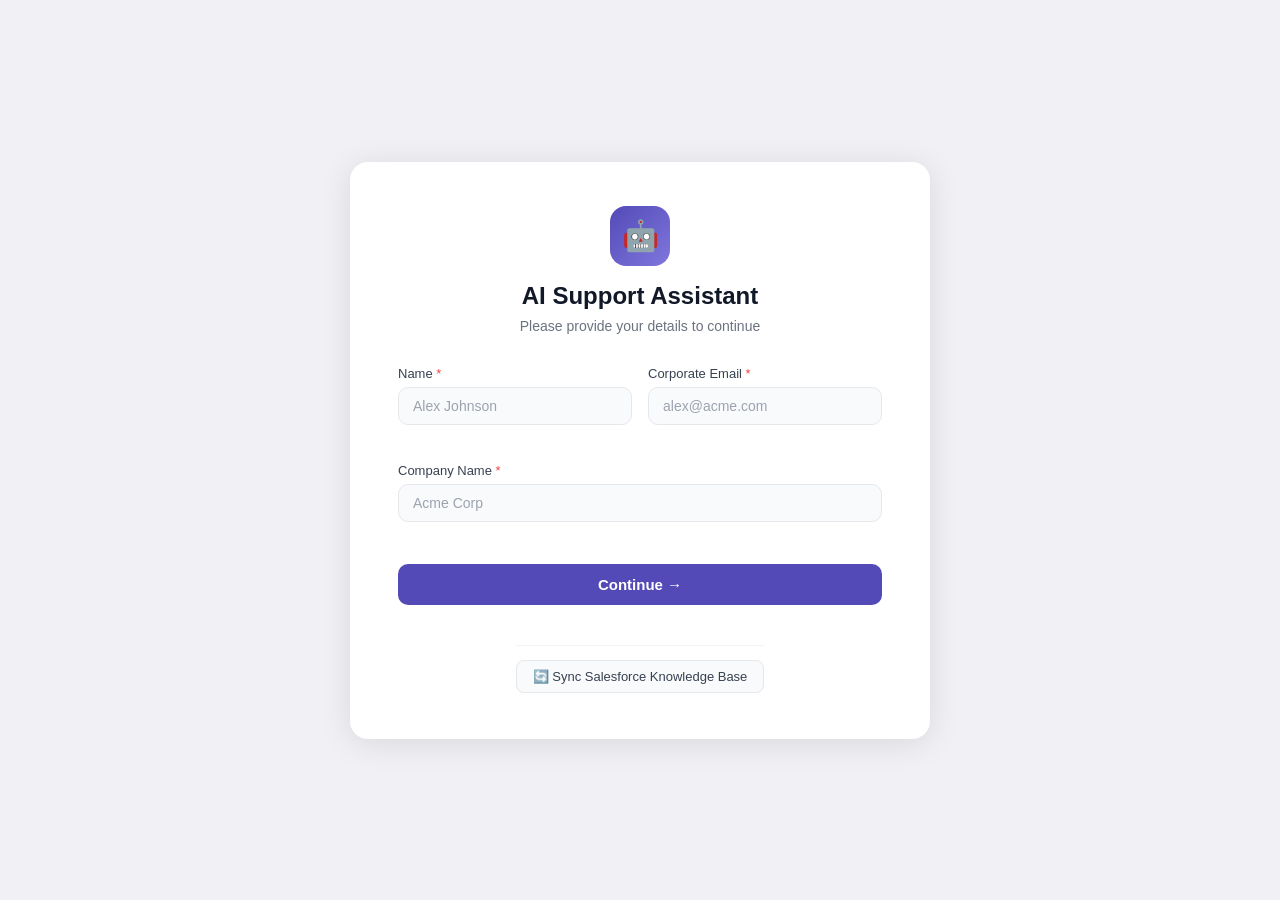
==== index.html @ 20d994e7 "Add Slack + Confluence integration, async escalation, popup buttons alignment - Slack Bot integratio" ====
<!DOCTYPE html>
<html lang="en">
<head>
  <meta charset="UTF-8" />
  <meta name="viewport" content="width=device-width, initial-scale=1.0"/>
  <title>AI Support Assistant</title>
  <link rel="stylesheet" href="/style.css" />
</head>
<body class="ob-body">

  <div class="ob-page">
    <div class="ob-card">
      <div class="ob-logo">🤖</div>
      <h1 class="ob-title">AI Support Assistant</h1>
      <p class="ob-sub">Please provide your details to continue</p>

      <form id="onboardForm" novalidate>
        <div class="form-row">
          <div class="form-group">
            <label for="name">Name <span class="req">*</span></label>
            <input type="text" id="name" placeholder="Alex Johnson" autocomplete="off" />
            <span class="err-msg" id="nameErr"></span>
          </div>
          <div class="form-group">
            <label for="email">Corporate Email <span class="req">*</span></label>
            <input type="email" id="email" placeholder="alex@acme.com" autocomplete="off" />
            <span class="err-msg" id="emailErr"></span>
          </div>
        </div>

        <div class="form-group full">
          <label for="company">Company Name <span class="req">*</span></label>
          <input type="text" id="company" placeholder="Acme Corp" autocomplete="off" />
          <span class="err-msg" id="companyErr"></span>
        </div>

        <button type="submit" class="btn-continue" id="submitBtn">Continue →</button>
        <div class="err-msg" id="formErr" style="text-align:center;margin-top:8px;"></div>
      </form>

      <div style="margin-top:16px;border-top:1px solid #f3f4f6;padding-top:14px;text-align:center;">
        <button type="button" class="btn-sync" id="syncBtn">🔄 Sync Salesforce Knowledge Base</button>
        <div id="syncMsg" style="font-size:12px;margin-top:6px;color:#6b7280;"></div>
      </div>
    </div>
  </div>

  <style>
    .btn-sync {
      background: #f9fafb; border: 1px solid #e5e7eb; border-radius: 8px;
      color: #374151; font-size: 13px; font-weight: 500; padding: 8px 16px;
      cursor: pointer; transition: background .15s;
    }
    .btn-sync:hover { background: #f3f4f6; }
    .btn-sync:disabled { opacity: .6; cursor: not-allowed; }
  </style>

  <script>
    const form    = document.getElementById('onboardForm');
    const syncBtn = document.getElementById('syncBtn');
    const syncMsg = document.getElementById('syncMsg');

    form.addEventListener('submit', async function(e) {
      e.preventDefault();
      const name    = document.getElementById('name').value.trim();
      const email   = document.getElementById('email').value.trim();
      const company = document.getElementById('company').value.trim();
      let valid = true;

      document.getElementById('nameErr').textContent    = '';
      document.getElementById('emailErr').textContent   = '';
      document.getElementById('companyErr').textContent = '';
      document.getElementById('formErr').textContent    = '';

      if (!name) { document.getElementById('nameErr').textContent = 'Please enter your name.'; valid = false; }
      if (!email || !email.includes('@')) { document.getElementById('emailErr').textContent = 'Please enter a valid corporate email.'; valid = false; }
      if (!company) { document.getElementById('companyErr').textContent = 'Please enter your company name.'; valid = false; }
      if (!valid) return;

      const btn = document.getElementById('submitBtn');
      btn.disabled = true; btn.textContent = 'Starting…';

      try {
        const res = await fetch('/api/session', {
          method: 'POST',
          headers: { 'Content-Type': 'application/json' },
          body: JSON.stringify({ name, email, company }),
        });
        const data = await res.json();
        if (data.error) throw new Error(data.error);
        // Pass welcome message via sessionStorage so chat.js can display it
        sessionStorage.setItem('userName',    name);
        sessionStorage.setItem('userEmail',   email);
        sessionStorage.setItem('companyName', company);
        sessionStorage.setItem('welcomeMsg',  data.welcome || '');
        window.location.href = '/chat';
      } catch (err) {
        document.getElementById('formErr').textContent = 'Error: ' + err.message;
        btn.disabled = false; btn.textContent = 'Continue →';
      }
    });

    syncBtn.addEventListener('click', async () => {
      syncBtn.disabled = true; syncBtn.textContent = '⏳ Syncing…';
      syncMsg.textContent = '';
      try {
        const res  = await fetch('/api/sync', { method: 'POST' });
        const data = await res.json();
        syncMsg.textContent = (data.ok ? '✅ ' : '❌ ') + data.message;
        syncMsg.style.color = data.ok ? '#16a34a' : '#dc2626';
      } catch (err) {
        syncMsg.textContent = '❌ ' + err.message;
        syncMsg.style.color = '#dc2626';
      } finally {
        syncBtn.disabled = false; syncBtn.textContent = '🔄 Sync Salesforce Knowledge Base';
      }
    });
  </script>
</body>
</html>
---- style.css ----
/* ============================================================
   RESET & BASE
============================================================ */
*, *::before, *::after { box-sizing: border-box; margin: 0; padding: 0; }

html, body {
  font-family: -apple-system, BlinkMacSystemFont, 'Segoe UI', Roboto, sans-serif;
  background: #f0f0f5;
  min-height: 100%;
}

/* ============================================================
   ONBOARDING PAGE
============================================================ */
.ob-body {
  background: #f0f0f5;
  display: flex;
  align-items: center;
  justify-content: center;
  min-height: 100vh;
  padding: 40px 16px;
}

.ob-page {
  width: 100%;
  max-width: 580px;
}

.ob-card {
  background: #ffffff;
  border-radius: 18px;
  box-shadow: 0 4px 32px rgba(0,0,0,0.10);
  padding: 44px 48px 40px;
  width: 100%;
  display: flex;
  flex-direction: column;
  align-items: center;
}

.ob-logo {
  width: 60px;
  height: 60px;
  border-radius: 16px;
  background: linear-gradient(135deg, #534AB7, #7F77DD);
  display: flex;
  align-items: center;
  justify-content: center;
  font-size: 30px;
  margin-bottom: 16px;
}

.ob-title {
  font-size: 24px;
  font-weight: 700;
  color: #111827;
  margin-bottom: 8px;
  text-align: center;
}

.ob-sub {
  font-size: 14px;
  color: #6b7280;
  margin-bottom: 32px;
  text-align: center;
}

/* Form */
form { width: 100%; }

.form-row {
  display: grid;
  grid-template-columns: 1fr 1fr;
  gap: 16px;
  margin-bottom: 16px;
}

.form-group {
  display: flex;
  flex-direction: column;
  gap: 6px;
}

.form-group.full { margin-bottom: 16px; }

.form-group label {
  font-size: 13px;
  font-weight: 500;
  color: #374151;
}

.req { color: #ef4444; }

.form-group input {
  padding: 10px 14px;
  border: 1.5px solid #e5e7eb;
  border-radius: 10px;
  font-size: 14px;
  color: #111827;
  background: #f9fafb;
  outline: none;
  transition: border-color .2s, box-shadow .2s, background .2s;
  width: 100%;
}

.form-group input:focus {
  border-color: #534AB7;
  box-shadow: 0 0 0 3px rgba(83,74,183,.12);
  background: #ffffff;
}

.form-group input::placeholder { color: #9ca3af; }

.err-msg {
  font-size: 12px;
  color: #ef4444;
  min-height: 16px;
}

.btn-continue {
  width: 100%;
  padding: 12px;
  background: #534AB7;
  color: #ffffff;
  border: none;
  border-radius: 10px;
  font-size: 15px;
  font-weight: 600;
  cursor: pointer;
  transition: background .15s;
  margin-top: 4px;
}
.btn-continue:hover { background: #4338ca; }

/* ============================================================
   CHAT BODY LAYOUT
   navbar fixed top 62px
   input bar fixed bottom ~82px
   chat scroll fills the rest
============================================================ */
.chat-body {
  background: #f0f0f5;
  display: flex;
  flex-direction: column;
  height: 100vh;
  overflow: hidden;
}

/* ============================================================
   NAVBAR
============================================================ */
.navbar {
  position: fixed;
  top: 0; left: 0; right: 0;
  height: 62px;
  background: #ffffff;
  border-bottom: 1px solid #e5e7eb;
  box-shadow: 0 1px 6px rgba(0,0,0,.07);
  display: flex;
  align-items: center;
  justify-content: space-between;
  padding: 0 24px;
  z-index: 9000;
}

.nb-left  { display: flex; align-items: center; gap: 10px; }

.nb-logo {
  width: 34px; height: 34px;
  border-radius: 9px;
  background: linear-gradient(135deg, #534AB7, #7F77DD);
  display: flex; align-items: center; justify-content: center;
  font-size: 18px; flex-shrink: 0;
}

.nb-appname { font-size: 15px; font-weight: 600; color: #111827; }
.nb-center  { font-size: 13px; color: #6b7280; }
.nb-right   { display: flex; align-items: center; gap: 10px; }

.nb-userinfo { text-align: right; line-height: 1.3; }
.nb-username { font-size: 13px; font-weight: 600; color: #111827; }
.nb-company  { font-size: 11px; color: #9ca3af; }

.nb-avatar {
  width: 34px; height: 34px; border-radius: 50%;
  background: #6c63d5; color: #fff;
  display: flex; align-items: center; justify-content: center;
  font-size: 11px; font-weight: 700; flex-shrink: 0;
}

.nb-dots {
  font-size: 20px; color: #9ca3af;
  cursor: pointer; letter-spacing: -1px;
}

/* ============================================================
   CHAT SCROLL AREA
============================================================ */
.chat-scroll {
  position: fixed;
  top: 62px;
  left: 0; right: 0;
  bottom: 82px;   /* default — JS adjusts when upload/feedback visible */
  overflow-y: auto;
  background: #f0f0f5;
  padding: 24px 16px 12px;
  scroll-behavior: smooth;
}

.chat-scroll::-webkit-scrollbar { width: 4px; }
.chat-scroll::-webkit-scrollbar-thumb { background: #d1d5db; border-radius: 4px; }

.chat-inner {
  max-width: 860px;
  margin: 0 auto;
  display: flex;
  flex-direction: column;
  gap: 18px;
}

.date-stamp {
  text-align: center;
  font-size: 11px;
  color: #9ca3af;
  margin-bottom: 4px;
}

@keyframes fadeIn { from { opacity:0; transform:translateY(6px); } to { opacity:1; transform:none; } }

/* ── MESSAGE ROWS (column layout) ── */
.msg-row {
  display: flex;
  flex-direction: column;
  margin-bottom: 18px;
  animation: fadeIn .25s ease;
}
.msg-row.assistant { align-items: flex-start; }
.msg-row.user      { align-items: flex-end; }

/* meta row: avatar + label */
.msg-meta {
  display: flex;
  align-items: center;
  gap: 8px;
  margin-bottom: 4px;
}

.msg-av.bot {
  width: 30px; height: 30px;
  border-radius: 50%; flex-shrink: 0;
  background: #ede9fe; border: 1px solid #ddd6fe;
  display: flex; align-items: center; justify-content: center;
  font-size: 14px;
}

.msg-label {
  font-size: 11px;
  font-weight: 600;
  color: #534AB7;
  letter-spacing: .3px;
}

/* AI bubble */
.bot-text {
  background: #ffffff;
  border: 1px solid #e5e7eb;
  border-radius: 3px 18px 18px 18px;
  padding: 11px 15px;
  font-size: 14px;
  line-height: 1.65;
  color: #111827;
  max-width: 580px;
  word-break: break-word;
  box-shadow: 0 1px 3px rgba(0,0,0,.04);
}
.bot-text p          { margin: 0 0 6px; color: #111827; }
.bot-text p:last-child { margin-bottom: 0; }
.bot-text strong     { color: #111827; font-weight: 600; }
.bot-text ul,
.bot-text ol         { padding-left: 18px; margin: 6px 0; }
.bot-text li         { margin: 3px 0; }
.bot-text code       {
  background: #f3f4f6; color: #374151;
  border-radius: 4px; padding: 1px 6px;
  font-size: 12px; font-family: monospace;
}

/* User bubble */
.user-bubble {
  background: #534AB7;
  color: #ffffff;
  border-radius: 18px 3px 18px 18px;
  padding: 11px 15px;
  max-width: 580px;
  font-size: 14px;
  line-height: 1.65;
  word-break: break-word;
}
.user-bubble p { margin: 0; color: #ffffff; }

/* Typing dots */
.typing-dots {
  display: flex; gap: 5px;
  align-items: center;
  padding: 14px 18px;
}
.typing-dots span {
  width: 7px; height: 7px;
  border-radius: 50%;
  background: #9ca3af;
  animation: bounce 1.2s infinite;
}
.typing-dots span:nth-child(2) { animation-delay: .2s; }
.typing-dots span:nth-child(3) { animation-delay: .4s; }
@keyframes bounce {
  0%, 60%, 100% { transform: translateY(0); }
  30%           { transform: translateY(-6px); }
}

/* ============================================================
   FEEDBACK BAR — sits just above input bar
============================================================ */
.feedback-bar {
  position: fixed;
  left: 0; right: 0;
  background: #f0f0f5;
  padding: 6px 16px 4px;
  z-index: 8000;
}

.fb-card {
  max-width: 860px;
  margin: 0 auto;
  background: #fff;
  border: 1px solid #e5e7eb;
  border-radius: 12px;
  padding: 12px 18px;
  display: flex;
  align-items: center;
  gap: 12px;
  box-shadow: 0 1px 4px rgba(0,0,0,.04);
}

.fb-text { font-size: 13px; font-weight: 500; color: #374151; flex: 1; }

.btn-fb {
  padding: 6px 14px;
  border-radius: 8px;
  border: 1px solid #e5e7eb;
  background: #f3f4f6;
  color: #374151;
  font-size: 12px;
  font-weight: 500;
  cursor: pointer;
  transition: all .15s;
  white-space: nowrap;
}
.btn-fb:hover { background: #534AB7; color: #fff; border-color: #534AB7; }

/* ============================================================
   UPLOAD ZONE — sits just above input bar (below feedback if both shown)
============================================================ */
.upload-zone {
  position: fixed;
  left: 0; right: 0;
  background: #f0f0f5;
  padding: 4px 16px 4px;
  z-index: 7000;
}

.uc-card {
  max-width: 860px;
  margin: 0 auto;
  background: #fff;
  border: 2px dashed #c4b5fd;
  border-radius: 14px;
  padding: 14px 18px;
  display: flex;
  align-items: center;
  gap: 14px;
}

.uc-icon {
  width: 40px; height: 40px;
  background: #f5f3ff;
  border-radius: 10px;
  display: flex; align-items: center; justify-content: center;
  font-size: 20px; flex-shrink: 0;
}

.uc-text { flex: 1; }
.uc-title { font-size: 13px; font-weight: 600; color: #111827; }
.uc-sub   { font-size: 12px; color: #6b7280; margin-top: 2px; }

.uc-browse-btn {
  display: inline-flex; align-items: center; gap: 5px;
  padding: 7px 14px;
  background: #fff;
  border: 1.5px solid #d1d5db;
  border-radius: 8px;
  font-size: 12px; font-weight: 500;
  color: #374151;
  cursor: pointer;
  white-space: nowrap;
  flex-shrink: 0;
  transition: background .15s;
}
.uc-browse-btn:hover { background: #f9fafb; border-color: #9ca3af; }

.file-preview {
  max-width: 860px;
  margin: 6px auto 0;
}
.file-preview img {
  max-width: 260px;
  border-radius: 10px;
  display: block;
  margin: 0 auto;
}
.file-info {
  background: #f0fdf4;
  border: 1px solid #bbf7d0;
  border-radius: 8px;
  padding: 10px 14px;
  font-size: 13px;
  color: #166534;
  text-align: center;
}

.analyze-row {
  max-width: 860px;
  margin: 8px auto 0;
  padding-left: 4px;
}

.btn-analyze {
  padding: 9px 22px;
  background: #534AB7;
  color: #fff;
  border: none;
  border-radius: 10px;
  font-size: 13px;
  font-weight: 600;
  cursor: pointer;
  transition: background .15s;
}
.btn-analyze:hover { background: #4338ca; }

/* ============================================================
   INPUT BAR — fixed bottom
============================================================ */
.inputbar {
  position: fixed;
  bottom: 0; left: 0; right: 0;
  background: #f0f0f5;
  border-top: 1px solid #e2e2ea;
  padding: 10px 16px 14px;
  z-index: 9000;
}

.inputbar-inner { max-width: 860px; margin: 0 auto; }

.composer {
  display: flex;
  align-items: center;
  gap: 8px;
  background: #ffffff;
  border: 1.5px solid #e0e0e8;
  border-radius: 28px;
  padding: 8px 8px 8px 20px;
  box-shadow: 0 1px 4px rgba(0,0,0,.06);
  transition: border-color .2s, box-shadow .2s;
}
.composer:focus-within {
  border-color: #7F77DD;
  box-shadow: 0 0 0 3px rgba(127,119,221,.15);
  background: #fff;
}

.msg-input {
  flex: 1;
  border: none;
  outline: none;
  font-size: 14.5px;
  color: #374151;
  background: transparent;
  font-family: inherit;
}
.msg-input::placeholder { color: #9ca3af; }

.send-btn {
  width: 36px; height: 36px;
  border-radius: 10px;
  border: none;
  background: #e8e8f0;
  color: #6b7280;
  font-size: 18px;
  cursor: pointer;
  display: flex; align-items: center; justify-content: center;
  flex-shrink: 0;
  transition: background .15s, color .15s;
}
.send-btn:hover { background: #534AB7; color: #fff; }

.inputbar-hint {
  text-align: center;
  font-size: 11px;
  color: #9ca3af;
  margin-top: 6px;
  display: flex;
  align-items: center;
  justify-content: center;
  gap: 8px;
}

.btn-toggle-upload {
  padding: 4px 14px;
  background: #fff;
  color: #374151;
  border: 1px solid #d1d5db;
  border-radius: 20px;
  font-size: 12px;
  font-weight: 500;
  cursor: pointer;
  transition: background .15s;
}
.btn-toggle-upload:hover { background: #f3f4f6; }

/* ============================================================
   MODAL
============================================================ */
.modal-overlay {
  position: fixed; inset: 0;
  background: rgba(0,0,0,.46);
  z-index: 99999;
  display: flex; align-items: center; justify-content: center;
}

.modal-box {
  background: #fff;
  border-radius: 16px;
  padding: 36px 40px;
  max-width: 420px; width: 90%;
  text-align: center;
  box-shadow: 0 20px 60px rgba(0,0,0,.22);
  animation: popIn .2s ease;
}
@keyframes popIn {
  from { transform: scale(.92); opacity: 0; }
  to   { transform: scale(1);   opacity: 1; }
}

.modal-icon  { font-size: 44px; margin-bottom: 12px; }
.modal-title { font-size: 18px; font-weight: 700; color: #111827; margin-bottom: 8px; }
.modal-body  { font-size: 14px; color: #6b7280; line-height: 1.6; margin-bottom: 24px; }

.modal-btns  { display: flex; gap: 12px; justify-content: center; flex-wrap: wrap; }

.btn-modal-ok {
  padding: 10px 26px;
  background: #534AB7; color: #fff;
  border: none; border-radius: 10px;
  font-size: 14px; font-weight: 600;
  cursor: pointer; transition: background .15s;
}
.btn-modal-ok:hover { background: #4338ca; }

.btn-modal-sec {
  padding: 10px 26px;
  background: #f3f4f6; color: #374151;
  border: 1px solid #e5e7eb; border-radius: 10px;
  font-size: 14px; font-weight: 600;
  cursor: pointer; transition: background .15s;
}
.btn-modal-sec:hover { background: #e5e7eb; }

/* ============================================================
   RESPONSIVE
============================================================ */
@media (max-width: 600px) {
  .ob-card { padding: 32px 20px 28px; }
  .form-row { grid-template-columns: 1fr; }
  .navbar { padding: 0 14px; }
  .nb-center { display: none; }
  .chat-scroll { padding: 16px 10px 8px; }
  .bubble { max-width: 85vw; }
  .modal-box { padding: 28px 22px; }
}
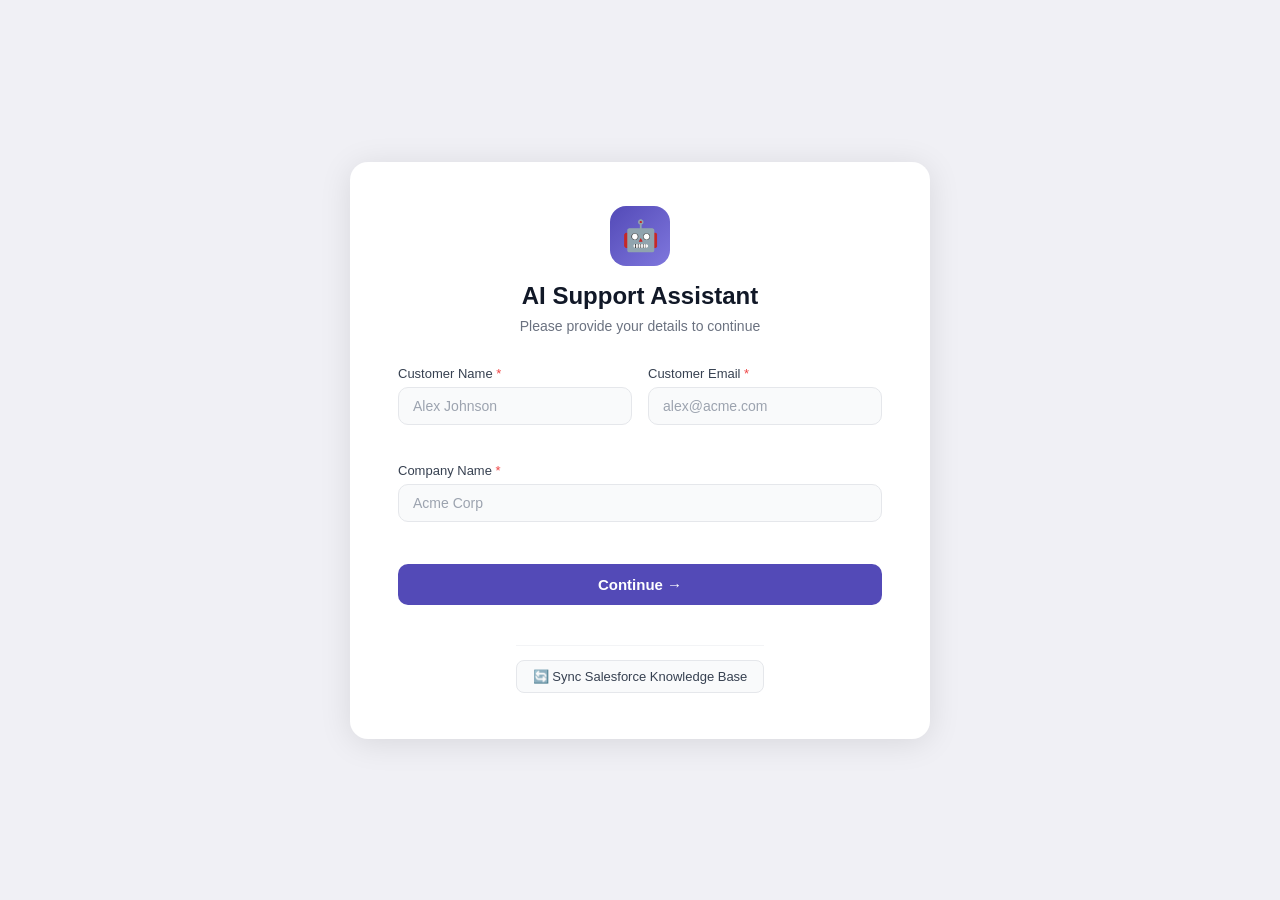
==== commit bd136028: "Rename form labels for customer information changes Name to Customer Name on line-20 changes Corpor" ====
--- a/index.html
+++ b/index.html
@@ -17,12 +17,12 @@
       <form id="onboardForm" novalidate>
         <div class="form-row">
           <div class="form-group">
-            <label for="name">Name <span class="req">*</span></label>
+            <label for="name">Customer Name <span class="req">*</span></label>
             <input type="text" id="name" placeholder="Alex Johnson" autocomplete="off" />
             <span class="err-msg" id="nameErr"></span>
           </div>
           <div class="form-group">
-            <label for="email">Corporate Email <span class="req">*</span></label>
+            <label for="email">Customer Email <span class="req">*</span></label>
             <input type="email" id="email" placeholder="alex@acme.com" autocomplete="off" />
             <span class="err-msg" id="emailErr"></span>
           </div>
